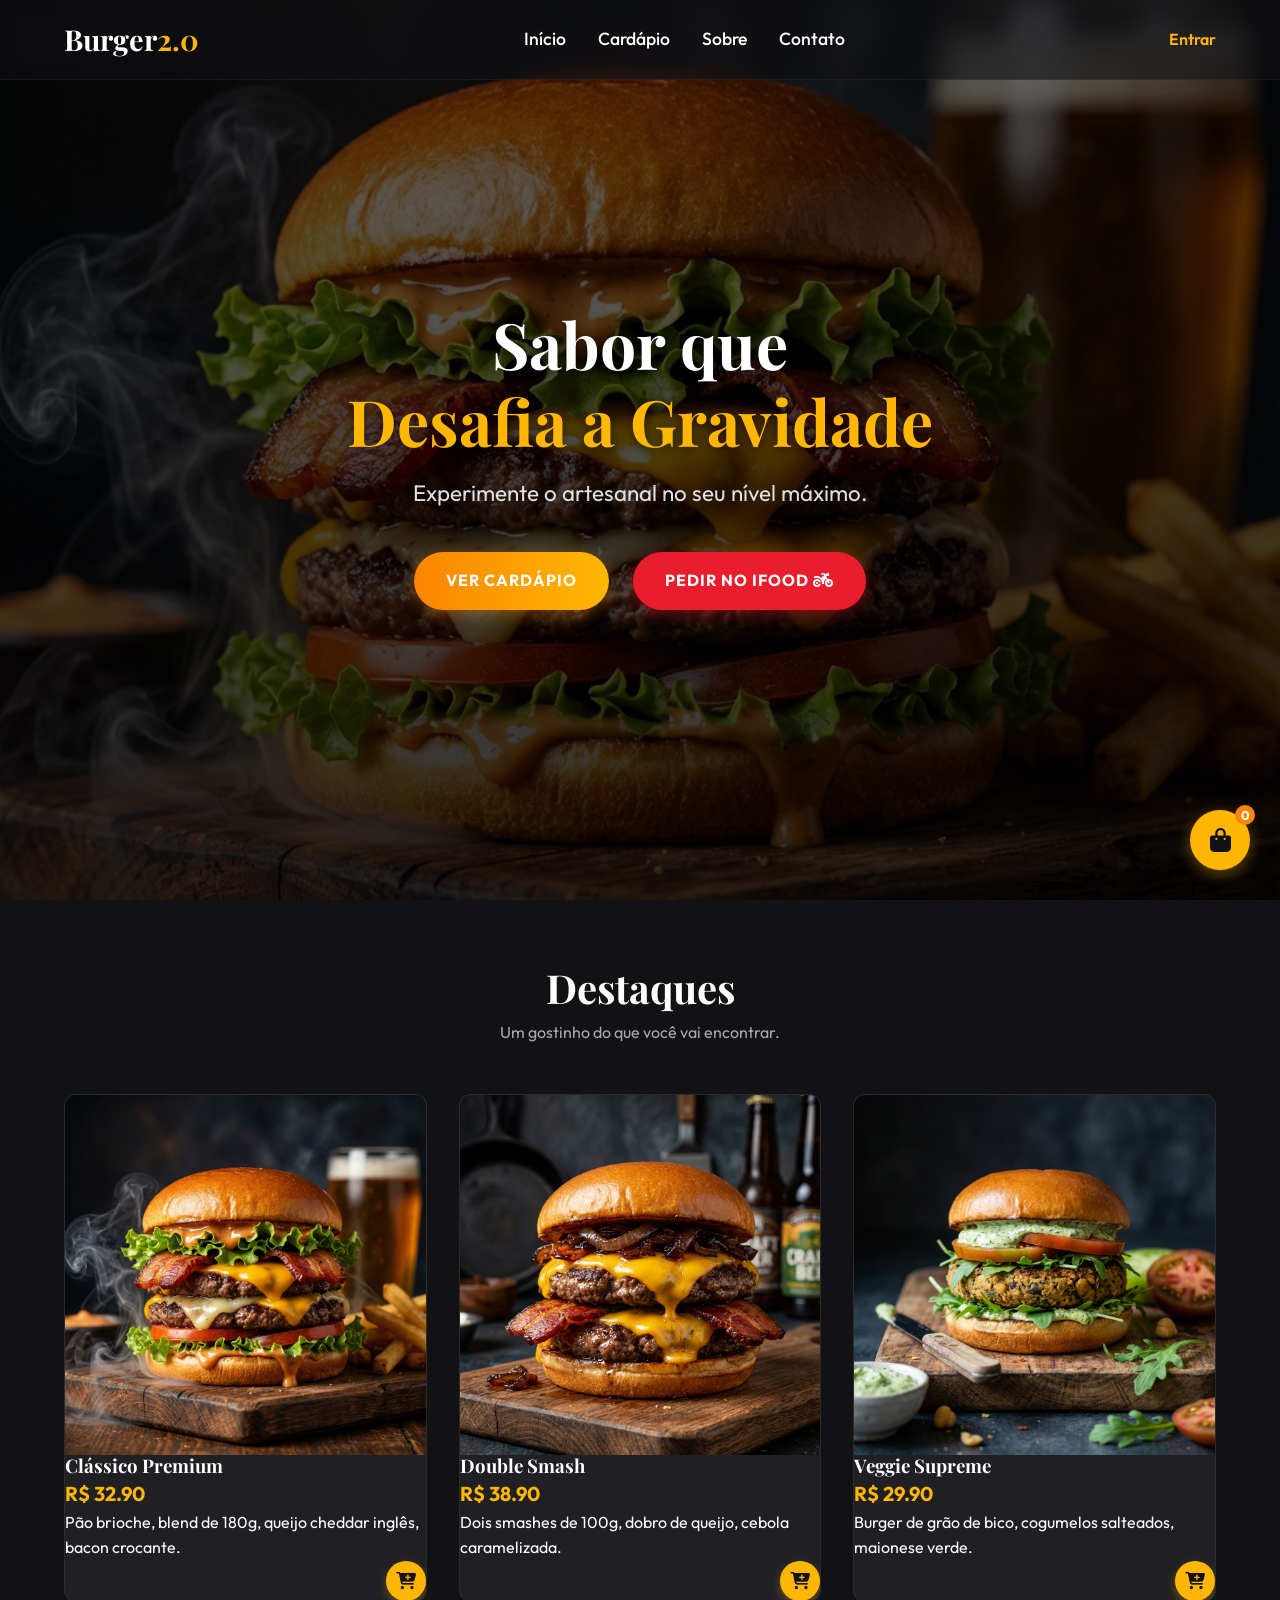
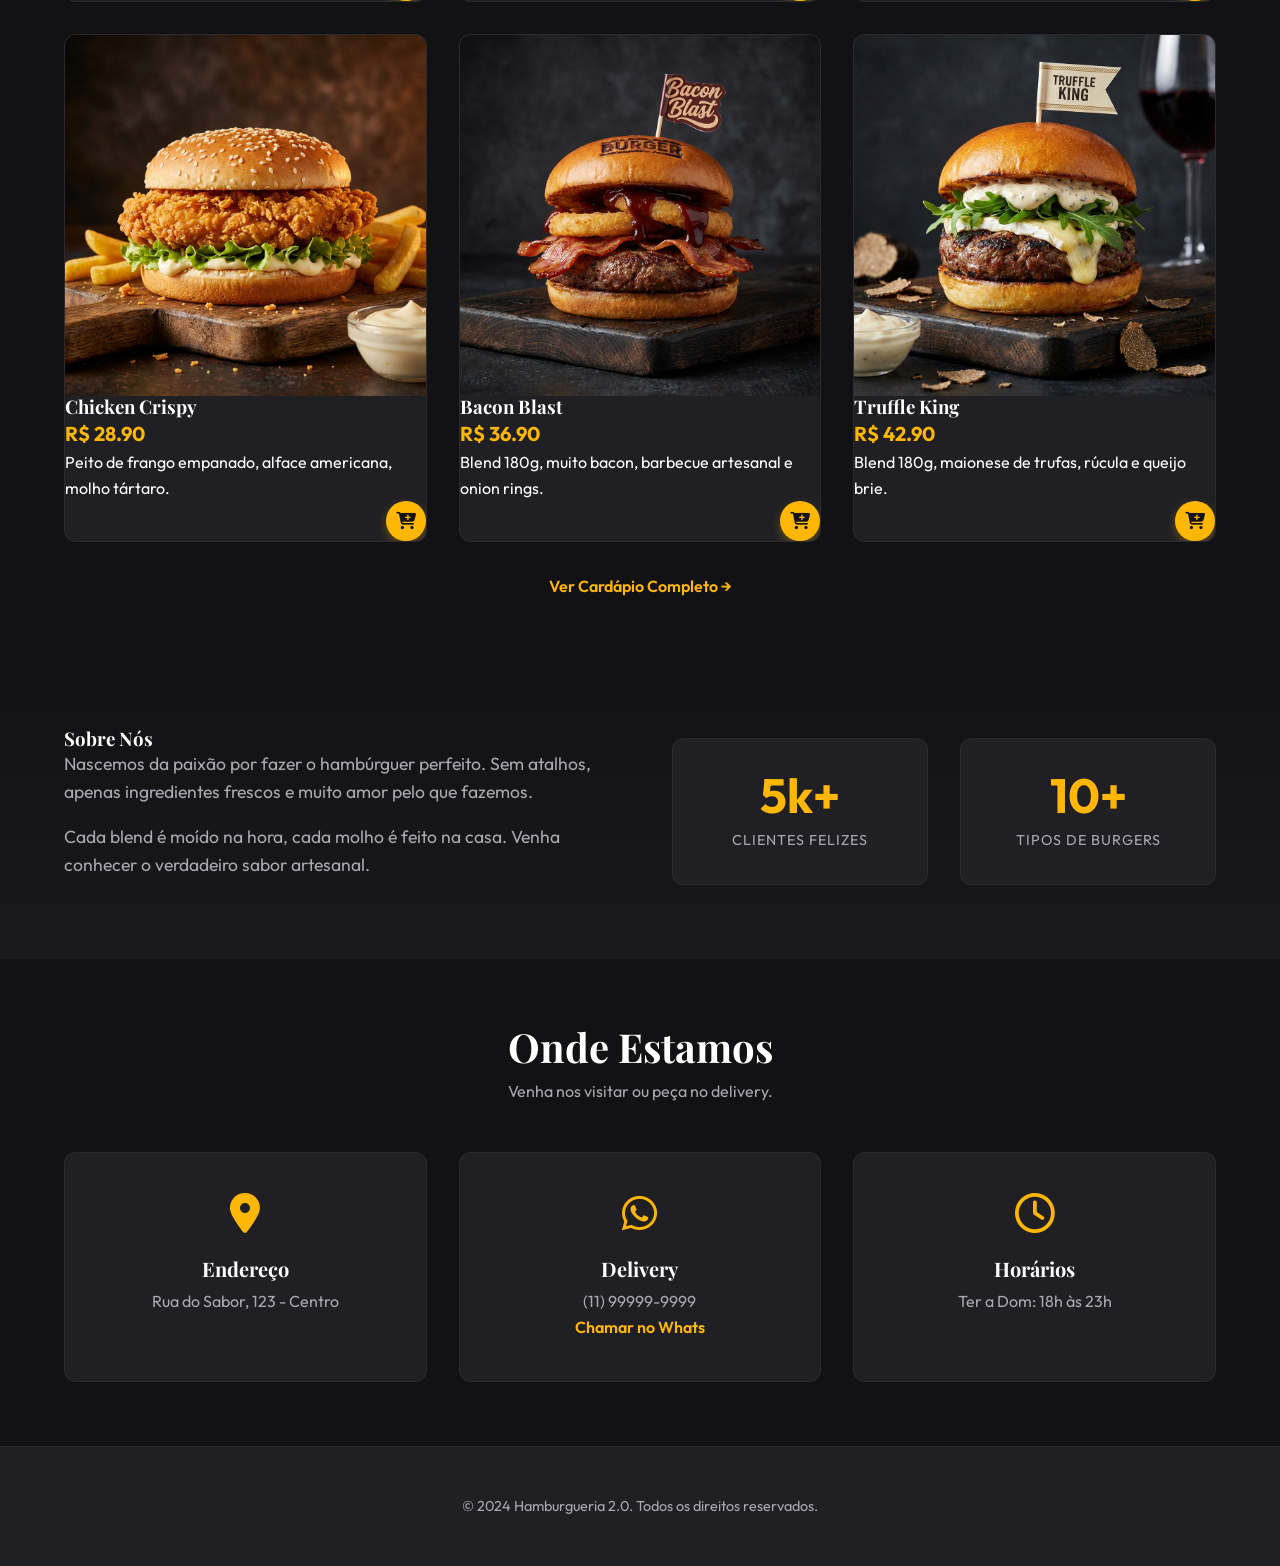
==== index.html @ 5c2a5582 "Initial commit: Hamburgueria 2.0 complete project structure" ====
<!DOCTYPE html>
<html lang="pt-BR">

<head>
    <meta charset="UTF-8">
    <meta name="viewport" content="width=device-width, initial-scale=1.0">
    <meta name="description" content="Hamburgueria 2.0 - O melhor sabor da cidade">
    <title>Hamburgueria 2.0</title>

    <!-- Fonts -->
    <link rel="preconnect" href="https://fonts.googleapis.com">
    <link rel="preconnect" href="https://fonts.gstatic.com" crossorigin>
    <link
        href="https://fonts.googleapis.com/css2?family=Outfit:wght@300;400;500;700&family=Playfair+Display:ital,wght@0,700;1,700&display=swap"
        rel="stylesheet">

    <!-- Icons -->
    <link rel="stylesheet" href="https://cdnjs.cloudflare.com/ajax/libs/font-awesome/6.4.0/css/all.min.css">

    <!-- Styles -->
    <link rel="stylesheet" href="assets/css/styles.css">
</head>

<body>
    <div id="app">
        <header class="header">
            <nav class="navbar">
                <div class="logo">
                    <h1>Burger<span class="highlight">2.0</span></h1>
                </div>
                <ul class="nav-links">
                    <li><a href="index.html">Início</a></li>
                    <li><a href="menu.html">Cardápio</a></li>
                    <li><a href="about.html">Sobre</a></li>
                    <li><a href="contact.html">Contato</a></li>
                </ul>
                <div class="auth-buttons" style="display: flex; align-items: center; gap: 15px;">
                    <a href="login.html" id="login-btn" class="btn-text" style="text-decoration:none;">Entrar</a>
                    <span id="user-display" class="user-display" style="display: none; color: var(--primary);"></span>
                    <a href="orders.html" id="my-orders-btn" class="btn-text"
                        style="display: none; font-size: 0.9rem; text-decoration: none;"><i
                            class="fa-solid fa-receipt"></i> Meus Pedidos</a>
                    <button id="logout-btn" class="btn-text" style="display: none;"><i
                            class="fa-solid fa-right-from-bracket"></i></button>
                </div>
            </nav>
        </header>

        <main>
            <section class="hero" id="home">
                <div class="hero-content">
                    <h2>Sabor que <br><span class="highlight">Desafia a Gravidade</span></h2>
                    <p>Experimente o artesanal no seu nível máximo.</p>
                    <div class="hero-buttons">
                        <a href="menu.html" class="btn-primary">Ver Cardápio</a>
                        <a href="https://www.ifood.com.br" target="_blank" class="btn-primary btn-ifood">
                            Pedir no iFood <i class="fa-solid fa-motorcycle"></i>
                        </a>
                    </div>
                </div>
            </section>

            <section id="menu-preview" class="section">
                <div class="container">
                    <div class="section-header">
                        <h3>Destaques</h3>
                        <p>Um gostinho do que você vai encontrar.</p>
                    </div>
                    <!-- Slight change: we will just show a button or a few items, but for now let's keep it simple or just remove the grid if the user wants strictly a separate page. 
                         For a premium site, usually the home has a "highlights" section. 
                         I'll redirect the grid to render only highlights or just a link. 
                         Let's keep the grid container but maybe script will fill it?
                         The script fills .menu-grid. If I keep .menu-grid here, it will fill with ALL items.
                         Maybe unrelated but I should rename identifiers if I want different behavior.
                         For now, I'll keep it as is, so Home also has the menu, but the LINK goes to menu.html.
                         User asked: "adicione uma pagina so para cardapio".
                         So Home probably shouldn't show the FULL menu, or maybe just highlights.
                         I'll keep it simple: Home has the full menu section for now (as scrollable), but the link "Cardápio" goes to the separate page.
                    -->
                    <div class="menu-grid">
                        <!-- Items injected via JS -->
                    </div>
                    <div style="text-align: center; margin-top: 2rem;">
                        <a href="menu.html" class="btn-text">Ver Cardápio Completo &rarr;</a>
                    </div>
                </div>
            </section>

            <!-- Removing Auth Modal below -->


            <section id="about" class="section about-section">
                <div class="container">
                    <div class="about-content">
                        <div class="about-text">
                            <h3>Sobre Nós</h3>
                            <p>Nascemos da paixão por fazer o hambúrguer perfeito. Sem atalhos, apenas ingredientes
                                frescos e muito amor pelo que fazemos.</p>
                            <p>Cada blend é moído na hora, cada molho é feito na casa. Venha conhecer o verdadeiro sabor
                                artesanal.</p>
                        </div>
                        <div class="about-stats">
                            <div class="stat">
                                <span class="number">5k+</span>
                                <span class="label">Clientes Felizes</span>
                            </div>
                            <div class="stat">
                                <span class="number">10+</span>
                                <span class="label">Tipos de Burgers</span>
                            </div>
                        </div>
                    </div>
                </div>
            </section>

            <section id="contact" class="section contact-section">
                <div class="container">
                    <div class="section-header">
                        <h3>Onde Estamos</h3>
                        <p>Venha nos visitar ou peça no delivery.</p>
                    </div>
                    <div class="contact-grid">
                        <div class="contact-card">
                            <i class="fa-solid fa-location-dot"></i>
                            <h4>Endereço</h4>
                            <p>Rua do Sabor, 123 - Centro</p>
                        </div>
                        <div class="contact-card">
                            <i class="fa-brands fa-whatsapp"></i>
                            <h4>Delivery</h4>
                            <p>(11) 99999-9999</p>
                            <a href="#" class="btn-text">Chamar no Whats</a>
                        </div>
                        <div class="contact-card">
                            <i class="fa-regular fa-clock"></i>
                            <h4>Horários</h4>
                            <p>Ter a Dom: 18h às 23h</p>
                        </div>
                    </div>
                </div>
            </section>
        </main>

        <footer>
            <p>&copy; 2024 Hamburgueria 2.0. Todos os direitos reservados.</p>
        </footer>

        <!-- Cart Modal -->
        <div id="cart-modal" class="cart-overlay">
            <div class="cart-container">
                <div class="cart-header">
                    <h3>Seu Pedido</h3>
                    <button id="close-cart-btn"><i class="fa-solid fa-xmark"></i></button>
                </div>
                <div class="cart-items" id="cart-items">
                    <!-- Items will be injected here via JS -->
                    <p class="empty-cart-msg">Seu carrinho está vazio.</p>
                </div>
                <div class="cart-footer">
                    <div class="cart-total">
                        <span>Total:</span>
                        <span id="cart-total-price">R$ 0,00</span>
                    </div>
                    <button id="checkout-btn" class="btn-primary">Finalizar Pedido <i
                            class="fa-solid fa-check"></i></button>
                </div>
            </div>
        </div>

        <!-- Float Button for Cart -->
        <button id="cart-btn" class="cart-float-btn">
            <i class="fa-solid fa-bag-shopping"></i>
            <span id="cart-count" class="cart-count">0</span>
        </button>

        <!-- Auth Modal -->
        <div id="auth-modal" class="auth-overlay">
            <div class="auth-container">
                <button id="close-auth-btn" class="close-modal-btn"><i class="fa-solid fa-xmark"></i></button>

                <!-- Login Form -->
                <div id="login-form" class="auth-form active">
                    <h3>Bem-vindo de volta!</h3>
                    <p>Faça login para continuar.</p>
                    <form onsubmit="event.preventDefault(); window.handleLogin();">
                        <div class="input-group">
                            <i class="fa-solid fa-envelope"></i>
                            <input type="email" id="login-email" placeholder="Seu e-mail" required>
                        </div>
                        <div class="input-group">
                            <i class="fa-solid fa-lock"></i>
                            <input type="password" id="login-password" placeholder="Sua senha" required>
                        </div>
                        <button type="submit" class="btn-primary full-width">Entrar</button>
                    </form>
                    <p class="auth-switch">
                        Não tem conta? <a href="#" id="switch-to-register">Cadastre-se</a>
                    </p>
                </div>

                <!-- Register Form -->
                <div id="register-form" class="auth-form">
                    <h3>Crie sua conta</h3>
                    <p>Junte-se a nós para ofertas exclusivas.</p>
                    <form onsubmit="event.preventDefault(); window.handleRegister();">
                        <div class="input-group">
                            <i class="fa-solid fa-user"></i>
                            <input type="text" id="register-name" placeholder="Seu nome completo" required>
                        </div>
                        <div class="input-group">
                            <i class="fa-solid fa-envelope"></i>
                            <input type="email" id="register-email" placeholder="Seu melhor e-mail" required>
                        </div>
                        <div class="input-group">
                            <i class="fa-solid fa-lock"></i>
                            <input type="password" id="register-password" placeholder="Uma senha segura" required>
                        </div>
                        <button type="submit" class="btn-primary full-width">Cadastrar</button>
                    </form>
                    <p class="auth-switch">
                        Já tem conta? <a href="#" id="switch-to-login">Entrar</a>
                    </p>
                </div>
            </div>
        </div>
    </div>

    <script src="assets/js/script.js"></script>
</body>

</html>
---- assets/css/styles.css ----
/* CSS Variables & Design Tokens */
:root {
    /* Colors */
    --primary: #FFB703;
    /* Amarelo Ouro */
    --primary-hover: #E6A300;
    --secondary: #FB8500;
    /* Laranja Vibrante */
    --dark-bg: #121214;
    /* Fundo Principal Escuro */
    --card-bg: #202024;
    /* Fundo dos Cards */
    --text-main: #FFFFFF;
    --text-muted: #A8A8B3;
    --success: #04D361;

    /* Fonts */
    --font-heading: 'Playfair Display', serif;
    --font-body: 'Outfit', sans-serif;

    /* Spacing & Layout */
    --header-height: 80px;
    --container-max-width: 1200px;
    --gap-sm: 1rem;
    --gap-md: 2rem;
    --gap-lg: 4rem;
    --border-radius: 12px;
}

/* Base & Reset */
* {
    margin: 0;
    padding: 0;
    box-sizing: border-box;
    -webkit-font-smoothing: antialiased;
}

html {
    scroll-behavior: smooth;
    font-size: 16px;
}

body {
    background-color: var(--dark-bg);
    color: var(--text-main);
    font-family: var(--font-body);
    line-height: 1.6;
    overflow-x: hidden;
}

ul {
    list-style: none;
}

a {
    text-decoration: none;
    color: inherit;
    transition: 0.3s;
}

button {
    cursor: pointer;
    border: none;
    background: none;
    font-family: inherit;
}

img {
    max-width: 100%;
    display: block;
}

section {
    padding: 4rem 0;
}

.container {
    width: 100%;
    max-width: var(--container-max-width);
    margin: 0 auto;
    padding: 0 1.5rem;
}

/* Typography */
h1,
h2,
h3,
h4 {
    font-family: var(--font-heading);
    line-height: 1.2;
    color: var(--text-main);
}

.highlight {
    color: var(--primary);
}

.section-header {
    text-align: center;
    margin-bottom: 3rem;
}

.section-header h3 {
    font-size: 2.5rem;
    margin-bottom: 0.5rem;
}

.section-header p {
    color: var(--text-muted);
}

/* Utility Classes */
.btn-primary {
    display: inline-block;
    background: linear-gradient(90deg, var(--secondary), var(--primary));
    color: #fff;
    padding: 1rem 2rem;
    border-radius: 50px;
    font-weight: 700;
    text-transform: uppercase;
    letter-spacing: 1px;
    transition: transform 0.2s, box-shadow 0.2s;
    box-shadow: 0 4px 15px rgba(251, 133, 0, 0.4);
}

.btn-primary:hover {
    transform: translateY(-2px);
    box-shadow: 0 6px 20px rgba(251, 133, 0, 0.6);
}

.btn-ifood {
    background: #EA1D2C;
    /* iFood Red */
    box-shadow: 0 4px 15px rgba(234, 29, 44, 0.4);
}

.btn-ifood:hover {
    background: #C71421;
    box-shadow: 0 6px 20px rgba(234, 29, 44, 0.6);
}

.hero-buttons {
    display: flex;
    gap: 1.5rem;
    justify-content: center;
    flex-wrap: wrap;
}

.btn-text {
    color: var(--primary);
    font-weight: 600;
    position: relative;
}

.btn-text::after {
    content: '';
    position: absolute;
    width: 0;
    height: 2px;
    bottom: -2px;
    left: 0;
    background-color: var(--primary);
    transition: width 0.3s;
}

.btn-text:hover::after {
    width: 100%;
}

/* Header */
.header {
    background: rgba(18, 18, 20, 0.6);
    backdrop-filter: blur(10px);
    height: var(--header-height);
    position: fixed;
    top: 0;
    left: 0;
    width: 100%;
    z-index: 100;
    border-bottom: 1px solid rgba(255, 255, 255, 0.05);
    display: flex;
    align-items: center;
    justify-content: center;
}

.navbar {
    width: 100%;
    max-width: var(--container-max-width);
    padding: 0 1.5rem;
    display: flex;
    justify-content: space-between;
    align-items: center;
}

.logo h1 {
    font-size: 1.8rem;
    font-weight: 700;
}

.menu-toggle {
    display: none;
    /* Hidden by default */
}

/* Nav Links */
.nav-links {
    display: flex;
    gap: 2rem;
}

.nav-links a {
    font-size: 1.1rem;
    font-weight: 500;
    color: var(--text-main);
    position: relative;
}

.nav-links a:hover {
    color: var(--primary);
}

.nav-links a::after {
    content: '';
    position: absolute;
    width: 0;
    height: 2px;
    bottom: -5px;
    left: 0;
    background-color: var(--primary);
    transition: width 0.3s;
}

.nav-links a:hover::after {
    width: 100%;
}

@media (max-width: 768px) {
    .nav-links {
        display: none;
        /* Hidden on mobile for now, or could change logic */
        /* If user wants written menu on mobile too, we might need to stack it */
    }
}

/* Hero Section */
.hero {
    height: 100vh;
    min-height: 600px;
    display: flex;
    align-items: center;
    justify-content: center;
    text-align: center;
    background:
        linear-gradient(rgba(0, 0, 0, 0.6), rgba(0, 0, 0, 0.8)),
        url('../img/hero_burger.png');
    background-size: cover;
    background-position: center;
    background-attachment: fixed;
    padding-top: var(--header-height);
}

.hero-content {
    animation: fadeInUp 1s ease-out;
}

.hero h2 {
    font-size: 4rem;
    margin-bottom: 1rem;
    text-shadow: 0 2px 10px rgba(0, 0, 0, 0.5);
}

.hero p {
    font-size: 1.4rem;
    color: #e0e0e0;
    margin-bottom: 2.5rem;
    max-width: 600px;
    margin-left: auto;
    margin-right: auto;
}

/* Menu Grid */
.menu-grid {
    display: grid;
    grid-template-columns: repeat(auto-fit, minmax(300px, 1fr));
    gap: 2rem;
}

.menu-item {
    background: var(--card-bg);
    border-radius: var(--border-radius);
    overflow: hidden;
    transition: transform 0.3s, box-shadow 0.3s;
    border: 1px solid rgba(255, 255, 255, 0.05);
    display: flex;
    flex-direction: column;
}

.menu-item:hover {
    transform: translateY(-5px);
    box-shadow: 0 10px 30px rgba(0, 0, 0, 0.3);
    border-color: rgba(255, 183, 3, 0.3);
}

.menu-img {
    height: 250px;
    overflow: hidden;
    position: relative;
}

.menu-img img {
    width: 100%;
    height: 100%;
    object-fit: cover;
    transition: transform 0.5s;
}

.menu-item:hover .menu-img img {
    transform: scale(1.1);
}

.menu-info {
    padding: 1.5rem;
    flex: 1;
    display: flex;
    flex-direction: column;
}

.menu-info h4 {
    font-size: 1.5rem;
    margin-bottom: 0.5rem;
}

.menu-info p {
    color: var(--text-muted);
    font-size: 0.95rem;
    margin-bottom: 1.5rem;
    flex: 1;
}

.menu-footer {
    display: flex;
    justify-content: space-between;
    align-items: center;
    margin-top: auto;
}

.price {
    font-size: 1.25rem;
    font-weight: 700;
    color: var(--primary);
}

.btn-add {
    background: var(--primary);
    color: var(--dark-bg);
    width: 40px;
    height: 40px;
    border-radius: 50%;
    display: flex;
    align-items: center;
    justify-content: center;
    transition: 0.3s;
    border: none;
    font-size: 1.1rem;
    box-shadow: 0 4px 10px rgba(255, 183, 3, 0.3);
    align-self: flex-end;
    /* Moves to right side */
    margin-top: auto;
    /* Ensures it stays at bottom if content is short */
}

.btn-add:hover {
    background: var(--primary);
    color: var(--dark-bg);
}

/* About Section */
.about-section {
    background: linear-gradient(180deg, var(--dark-bg) 0%, rgba(32, 32, 36, 0.5) 100%);
}

.about-content {
    display: grid;
    grid-template-columns: 1fr 1fr;
    gap: 4rem;
    align-items: center;
}

.about-text p {
    color: var(--text-muted);
    margin-bottom: 1rem;
    font-size: 1.1rem;
}

.about-stats {
    display: grid;
    grid-template-columns: 1fr 1fr;
    gap: 2rem;
}

.stat {
    text-align: center;
    padding: 2rem;
    background: var(--card-bg);
    border-radius: var(--border-radius);
    border: 1px solid rgba(255, 255, 255, 0.05);
}

.stat .number {
    display: block;
    font-size: 3rem;
    font-weight: 700;
    color: var(--primary);
    line-height: 1;
    margin-bottom: 0.5rem;
}

.stat .label {
    color: var(--text-muted);
    font-size: 0.9rem;
    text-transform: uppercase;
    letter-spacing: 1px;
}

/* Contact Section */
.contact-grid {
    display: grid;
    grid-template-columns: repeat(auto-fit, minmax(250px, 1fr));
    gap: 2rem;
}

.contact-card {
    background: var(--card-bg);
    padding: 2.5rem 1.5rem;
    border-radius: var(--border-radius);
    text-align: center;
    border: 1px solid rgba(255, 255, 255, 0.05);
    transition: 0.3s;
}

.contact-card:hover {
    border-color: var(--primary);
}

.contact-card i {
    font-size: 2.5rem;
    color: var(--primary);
    margin-bottom: 1.5rem;
}

.contact-card h4 {
    font-size: 1.25rem;
    margin-bottom: 0.5rem;
}

.contact-card p {
    color: var(--text-muted);
}

/* Footer */
footer {
    text-align: center;
    padding: 3rem 0;
    background: var(--card-bg);
    color: var(--text-muted);
    font-size: 0.9rem;
    border-top: 1px solid rgba(255, 255, 255, 0.05);
}

/* Animations */
@keyframes fadeInUp {
    from {
        opacity: 0;
        transform: translateY(30px);
    }

    to {
        opacity: 1;
        transform: translateY(0);
    }
}

/* Mobile Responsiveness */
@media (max-width: 768px) {
    .header .navbar {
        height: 60px;
    }

    .hero h2 {
        font-size: 2.8rem;
    }

    .about-content {
        grid-template-columns: 1fr;
        gap: 2rem;
    }

    .stat {
        padding: 1.5rem;
    }
}

/* --- MERGED CART STYLES --- */
.cart-overlay {
    position: fixed;
    top: 0;
    left: 0;
    width: 100%;
    height: 100%;
    background-color: rgba(0, 0, 0, 0.7);
    z-index: 1000;
    /* Above header */
    opacity: 0;
    visibility: hidden;
    transition: all 0.3s ease-in-out;
}

.cart-overlay.open {
    opacity: 1;
    visibility: visible;
}

.cart-container {
    position: fixed;
    top: 0;
    right: 0;
    width: 100%;
    max-width: 400px;
    height: 100%;
    background-color: var(--card-bg);
    box-shadow: -5px 0 15px rgba(0, 0, 0, 0.5);
    display: flex;
    flex-direction: column;
    transform: translateX(100%);
    transition: transform 0.3s ease-in-out;
    border-left: 1px solid rgba(255, 255, 255, 0.05);
}

.cart-overlay.open .cart-container {
    transform: translateX(0);
}

.cart-header {
    padding: 1.5rem;
    display: flex;
    justify-content: space-between;
    align-items: center;
    border-bottom: 1px solid rgba(255, 255, 255, 0.1);
}

.cart-header h3 {
    font-size: 1.5rem;
    color: var(--primary);
}

#close-cart-btn {
    font-size: 1.5rem;
    color: var(--text-muted);
    transition: 0.3s;
}

#close-cart-btn:hover {
    color: var(--primary);
}

.cart-items {
    flex: 1;
    padding: 1.5rem;
    overflow-y: auto;
}

.empty-cart-msg {
    text-align: center;
    color: var(--text-muted);
    margin-top: 2rem;
}

.cart-item {
    display: flex;
    justify-content: space-between;
    align-items: center;
    margin-bottom: 1rem;
    padding-bottom: 1rem;
    border-bottom: 1px solid rgba(255, 255, 255, 0.05);
}

.cart-item-info h4 {
    font-size: 1rem;
    color: var(--text-main);
}

.cart-item-info p {
    color: var(--primary);
    font-weight: 700;
}

.cart-item-actions {
    display: flex;
    align-items: center;
    gap: 0.5rem;
}

.btn-qty {
    background: rgba(255, 255, 255, 0.1);
    color: var(--text-main);
    width: 25px;
    height: 25px;
    border-radius: 50%;
    display: flex;
    align-items: center;
    justify-content: center;
    font-size: 0.8rem;
    transition: 0.3s;
}

.btn-qty:hover {
    background: var(--primary);
    color: var(--dark-bg);
}

.cart-footer {
    padding: 1.5rem;
    border-top: 1px solid rgba(255, 255, 255, 0.1);
    background-color: rgba(0, 0, 0, 0.2);
}

.cart-total {
    display: flex;
    justify-content: space-between;
    font-size: 1.25rem;
    font-weight: 700;
    margin-bottom: 1.5rem;
}

#checkout-btn {
    width: 100%;
    display: flex;
    align-items: center;
    justify-content: center;
    gap: 0.5rem;
}

/* Floating Button */
.cart-float-btn {
    position: fixed;
    bottom: 30px;
    right: 30px;
    background-color: var(--primary);
    color: var(--dark-bg);
    width: 60px;
    height: 60px;
    border-radius: 50%;
    display: flex;
    align-items: center;
    justify-content: center;
    font-size: 1.5rem;
    box-shadow: 0 4px 15px rgba(255, 183, 3, 0.4);
    z-index: 999;
    transition: transform 0.3s;
}

.cart-float-btn:hover {
    transform: scale(1.1);
}

.cart-count {
    position: absolute;
    top: -5px;
    right: -5px;
    background-color: var(--secondary);
    color: white;
    font-size: 0.8rem;
    width: 20px;
    height: 20px;
    border-radius: 50%;
    display: flex;
    align-items: center;
    justify-content: center;
    font-weight: 700;
}

/* --- MERGED AUTH STYLES --- */
.auth-overlay {
    position: fixed;
    top: 0;
    left: 0;
    width: 100%;
    height: 100%;
    background: rgba(0, 0, 0, 0.7);
    backdrop-filter: blur(5px);
    z-index: 1000;
    display: flex;
    align-items: center;
    justify-content: center;
    opacity: 0;
    visibility: hidden;
    transition: 0.3s;
}

.auth-overlay.open {
    opacity: 1;
    visibility: visible;
}

.auth-container {
    background: var(--card-bg);
    width: 100%;
    max-width: 400px;
    padding: 2.5rem;
    border-radius: var(--border-radius);
    position: relative;
    border: 1px solid rgba(255, 255, 255, 0.1);
    box-shadow: 0 10px 40px rgba(0, 0, 0, 0.5);
    transform: translateY(20px);
    transition: 0.3s;
}

.auth-overlay.open .auth-container {
    transform: translateY(0);
}

.auth-form {
    display: none;
    animation: fadeIn 0.4s ease;
}

.auth-form.active {
    display: block;
}

@keyframes fadeIn {
    from {
        opacity: 0;
        transform: translateY(10px);
    }

    to {
        opacity: 1;
        transform: translateY(0);
    }
}

.auth-form h3 {
    text-align: center;
    margin-bottom: 0.5rem;
    color: var(--primary);
}

.auth-form p {
    text-align: center;
    color: var(--text-muted);
    font-size: 0.9rem;
    margin-bottom: 2rem;
}

.input-group {
    background: rgba(255, 255, 255, 0.05);
    border-radius: 8px;
    padding: 0.8rem 1rem;
    margin-bottom: 1rem;
    display: flex;
    align-items: center;
    gap: 1rem;
    border: 1px solid transparent;
    transition: 0.3s;
}

.input-group:focus-within {
    border-color: var(--primary);
    background: rgba(255, 255, 255, 0.1);
}

.input-group i {
    color: var(--text-muted);
}

.input-group input {
    background: none;
    border: none;
    color: var(--text-main);
    width: 100%;
    outline: none;
    font-size: 1rem;
}

.full-width {
    width: 100%;
    border: none;
    cursor: pointer;
    margin-top: 1rem;
}

.auth-switch {
    margin-top: 1.5rem !important;
    font-size: 0.9rem;
}

.auth-switch a {
    color: var(--primary);
    font-weight: 600;
}

.auth-switch a:hover {
    text-decoration: underline;
}

/* User Display in Header */
.user-display {
    font-weight: 600;
    color: var(--primary);
    margin-right: 1rem;
}

.auth-buttons {
    display: flex;
    align-items: center;
}
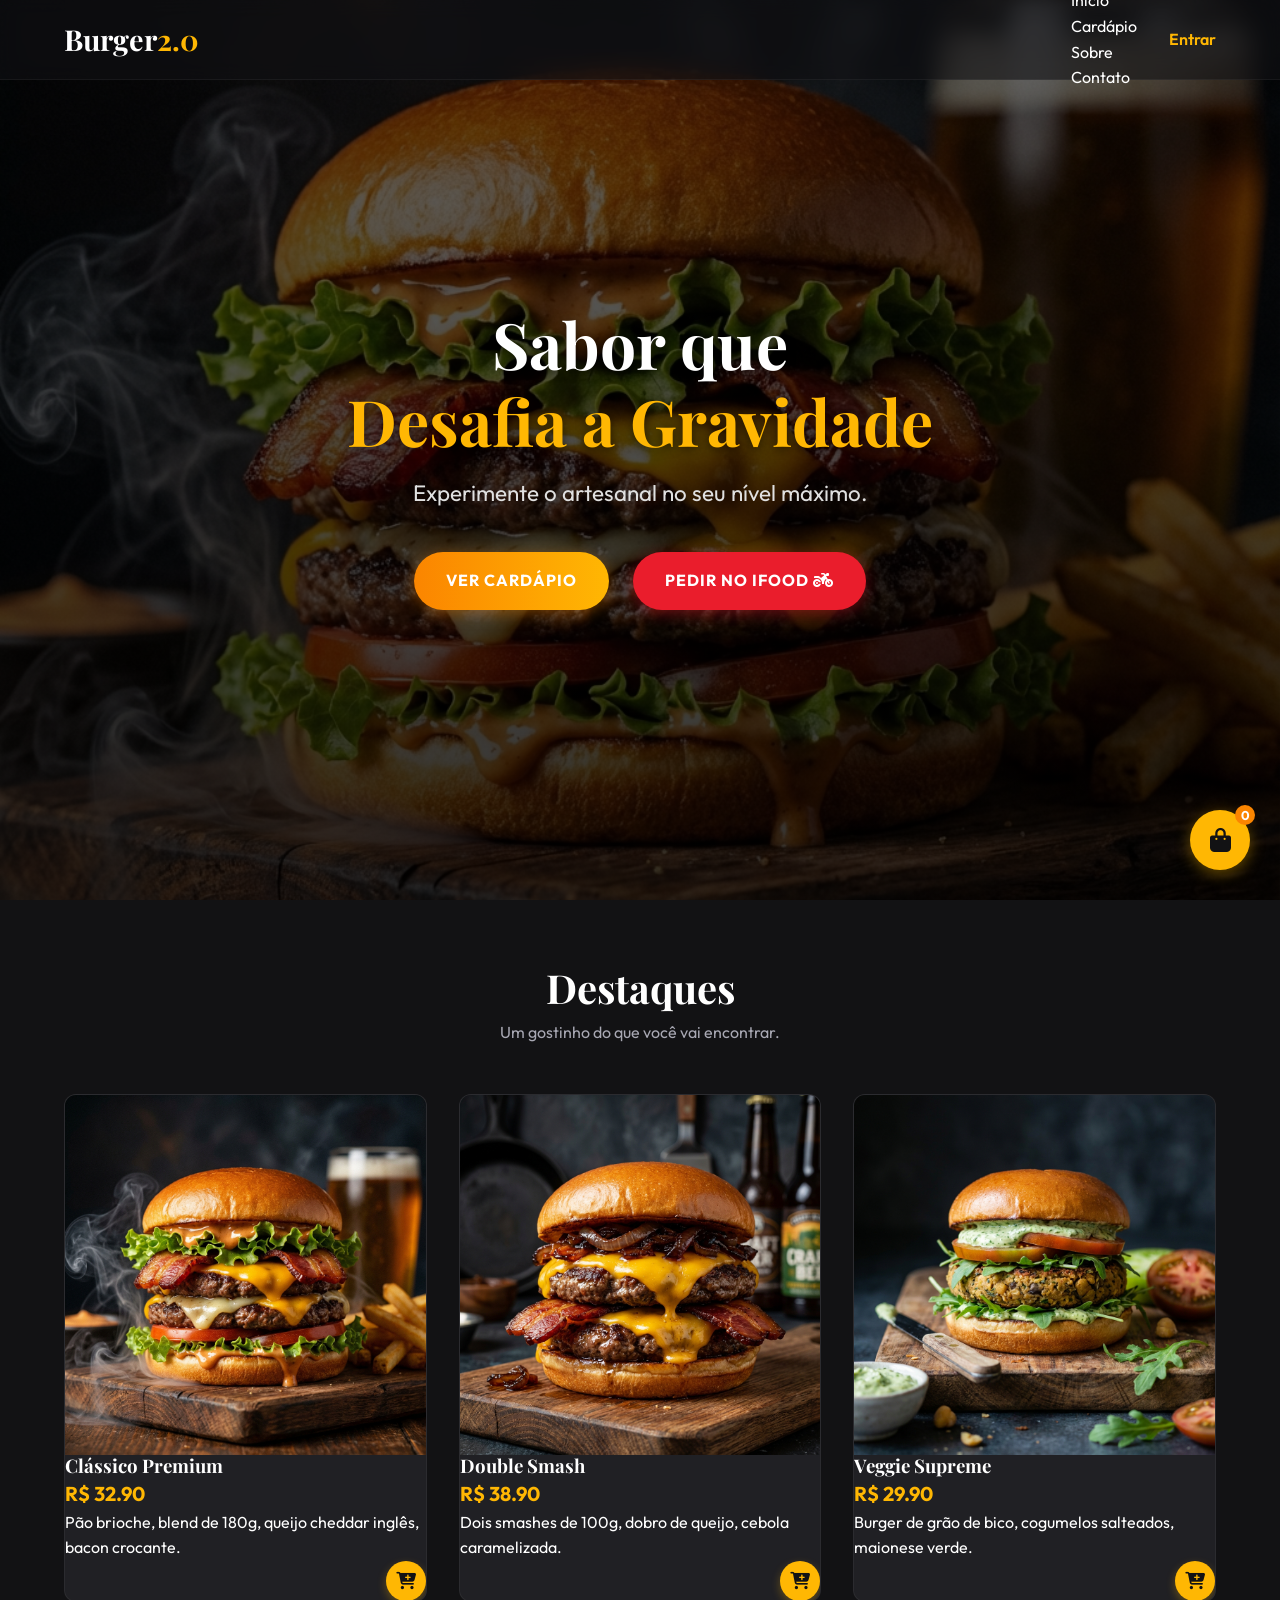
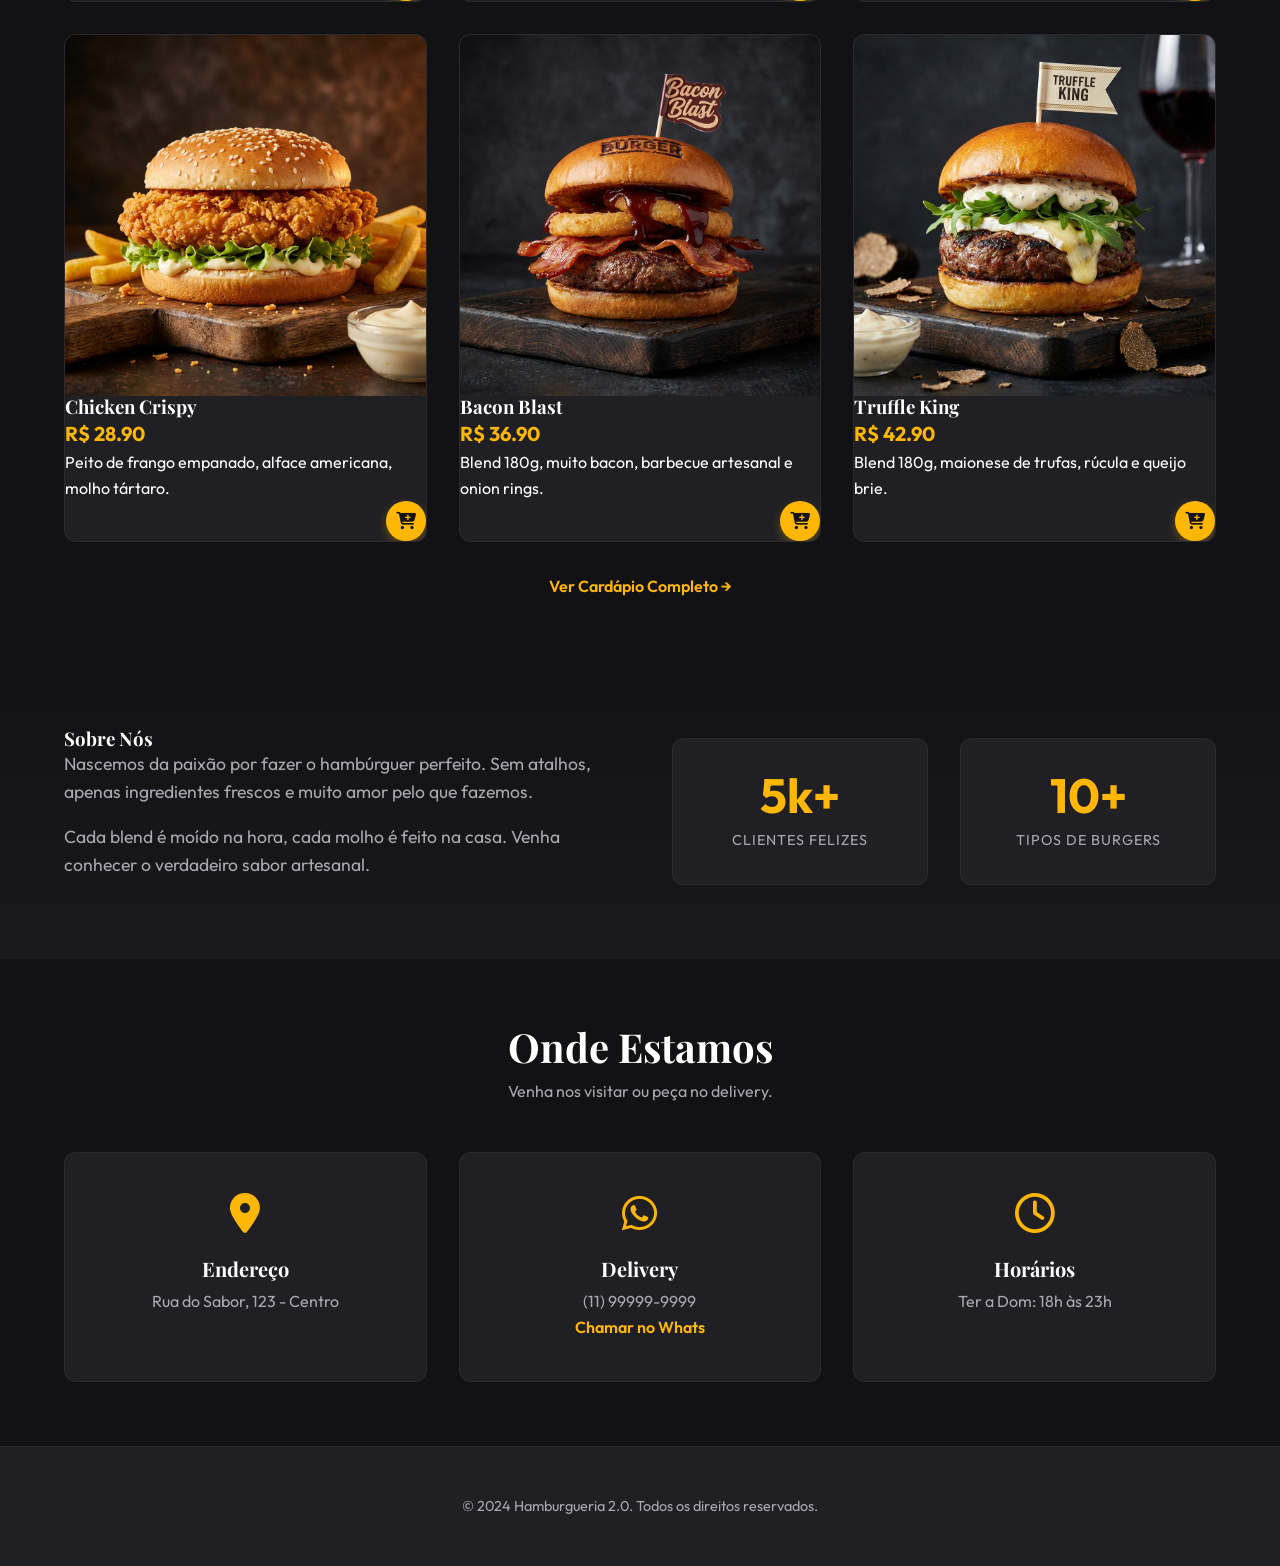
==== commit 8072b16d: "feat: Add hamburger menu and improve mobile layout" ====
--- a/index.html
+++ b/index.html
@@ -28,20 +28,26 @@
                 <div class="logo">
                     <h1>Burger<span class="highlight">2.0</span></h1>
                 </div>
-                <ul class="nav-links">
-                    <li><a href="index.html">Início</a></li>
-                    <li><a href="menu.html">Cardápio</a></li>
-                    <li><a href="about.html">Sobre</a></li>
-                    <li><a href="contact.html">Contato</a></li>
-                </ul>
-                <div class="auth-buttons" style="display: flex; align-items: center; gap: 15px;">
-                    <a href="login.html" id="login-btn" class="btn-text" style="text-decoration:none;">Entrar</a>
-                    <span id="user-display" class="user-display" style="display: none; color: var(--primary);"></span>
-                    <a href="orders.html" id="my-orders-btn" class="btn-text"
-                        style="display: none; font-size: 0.9rem; text-decoration: none;"><i
-                            class="fa-solid fa-receipt"></i> Meus Pedidos</a>
-                    <button id="logout-btn" class="btn-text" style="display: none;"><i
-                            class="fa-solid fa-right-from-bracket"></i></button>
+                <button class="menu-toggle" id="mobile-menu-btn">
+                    <i class="fa-solid fa-bars"></i>
+                </button>
+                <div class="navbar-content" id="navbar-content">
+                    <ul class="nav-links">
+                        <li><a href="index.html">Início</a></li>
+                        <li><a href="menu.html">Cardápio</a></li>
+                        <li><a href="about.html">Sobre</a></li>
+                        <li><a href="contact.html">Contato</a></li>
+                    </ul>
+                    <div class="auth-buttons" style="display: flex; align-items: center; gap: 15px;">
+                        <a href="login.html" id="login-btn" class="btn-text" style="text-decoration:none;">Entrar</a>
+                        <span id="user-display" class="user-display"
+                            style="display: none; color: var(--primary);"></span>
+                        <a href="orders.html" id="my-orders-btn" class="btn-text"
+                            style="display: none; font-size: 0.9rem; text-decoration: none;"><i
+                                class="fa-solid fa-receipt"></i> Meus Pedidos</a>
+                        <button id="logout-btn" class="btn-text" style="display: none;"><i
+                                class="fa-solid fa-right-from-bracket"></i></button>
+                    </div>
                 </div>
             </nav>
         </header>
--- a/assets/css/styles.css
+++ b/assets/css/styles.css
@@ -197,48 +197,66 @@
     font-weight: 700;
 }
 
+/* Mobile Menu Logic */
 .menu-toggle {
     display: none;
-    /* Hidden by default */
-}
-
-/* Nav Links */
-.nav-links {
-    display: flex;
+    font-size: 1.5rem;
+    color: var(--text-main);
+    background: none;
+    border: none;
+    cursor: pointer;
+}
+
+.navbar-content {
+    display: flex;
+    align-items: center;
     gap: 2rem;
 }
 
-.nav-links a {
-    font-size: 1.1rem;
-    font-weight: 500;
-    color: var(--text-main);
-    position: relative;
-}
-
-.nav-links a:hover {
-    color: var(--primary);
-}
-
-.nav-links a::after {
-    content: '';
-    position: absolute;
-    width: 0;
-    height: 2px;
-    bottom: -5px;
-    left: 0;
-    background-color: var(--primary);
-    transition: width 0.3s;
-}
-
-.nav-links a:hover::after {
-    width: 100%;
-}
-
 @media (max-width: 768px) {
+    .menu-toggle {
+        display: block;
+    }
+
+    .navbar-content {
+        position: fixed;
+        top: var(--header-height);
+        left: 0;
+        width: 100%;
+        background-color: var(--card-bg);
+        /* Or dark-bg depending on preference */
+        padding: 2rem;
+        flex-direction: column;
+        align-items: center;
+        gap: 1.5rem;
+        border-bottom: 1px solid rgba(255, 255, 255, 0.05);
+        /* Animation/Transition */
+        transform: translateY(-100%);
+        opacity: 0;
+        visibility: hidden;
+        transition: all 0.3s ease-in-out;
+        z-index: 90;
+        box-shadow: 0 10px 20px rgba(0, 0, 0, 0.5);
+    }
+
+    .navbar-content.active {
+        transform: translateY(0);
+        opacity: 1;
+        visibility: visible;
+    }
+
     .nav-links {
-        display: none;
-        /* Hidden on mobile for now, or could change logic */
-        /* If user wants written menu on mobile too, we might need to stack it */
+        display: flex;
+        /* Override previous display:none if strictly applied */
+        flex-direction: column;
+        align-items: center;
+        width: 100%;
+    }
+
+    .auth-buttons {
+        flex-direction: column;
+        width: 100%;
+        gap: 1rem;
     }
 }
 
@@ -497,6 +515,45 @@
 
     .stat {
         padding: 1.5rem;
+    }
+
+    /* Compact Menu Items for Mobile */
+    .menu-grid {
+        grid-template-columns: repeat(2, 1fr);
+        gap: 0.8rem;
+    }
+
+    .menu-img {
+        height: 120px;
+    }
+
+    .menu-info {
+        padding: 0.8rem;
+    }
+
+    .menu-info h4 {
+        font-size: 0.95rem;
+        margin-bottom: 0.3rem;
+    }
+
+    .menu-info p {
+        font-size: 0.8rem;
+        margin-bottom: 0.8rem;
+        display: -webkit-box;
+        -webkit-line-clamp: 2;
+        line-clamp: 2;
+        -webkit-box-orient: vertical;
+        overflow: hidden;
+    }
+
+    .price {
+        font-size: 1rem;
+    }
+
+    .btn-add {
+        width: 32px;
+        height: 32px;
+        font-size: 0.9rem;
     }
 }
 
